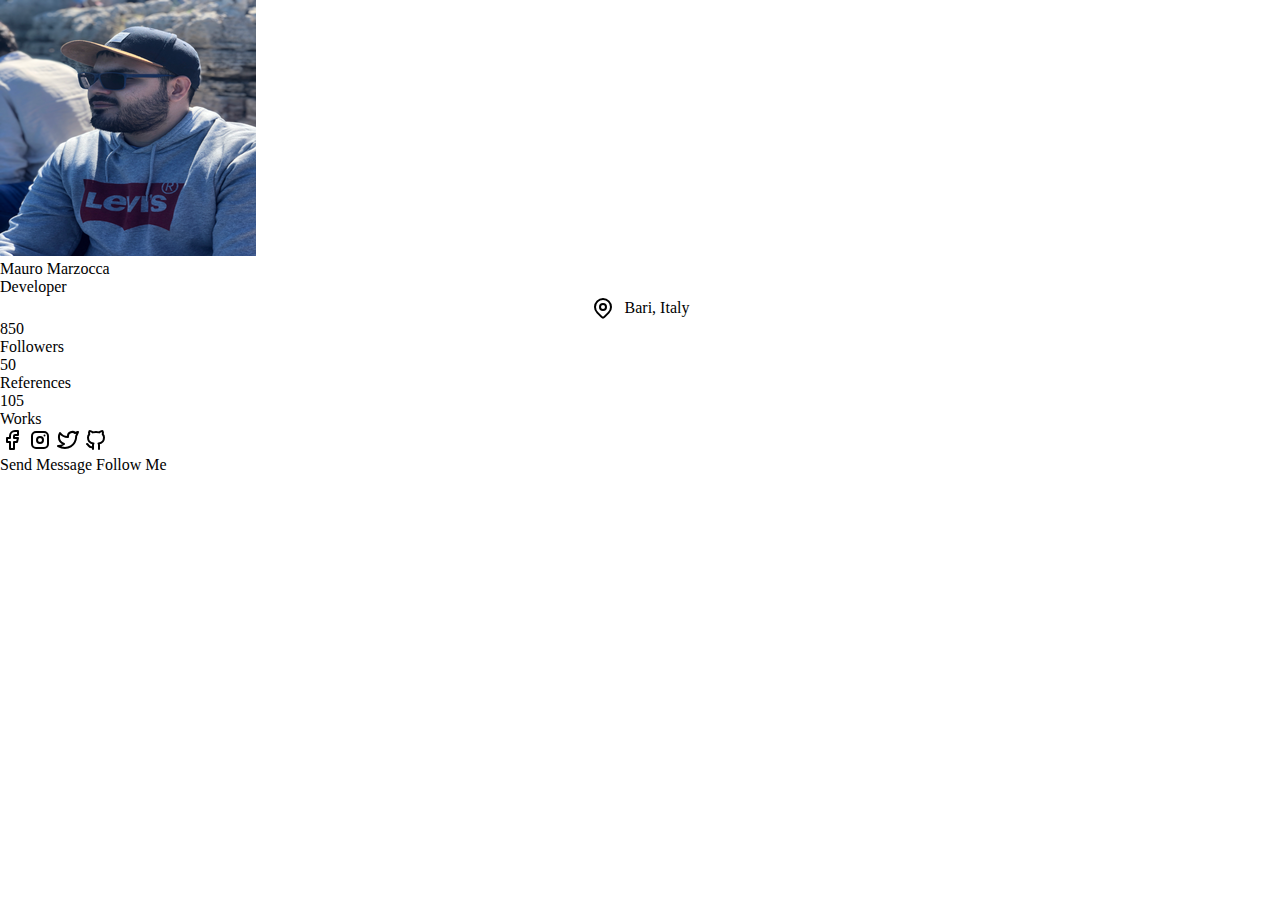
==== index.html @ 51d85db6 "First Commit" ====
<!DOCTYPE html>
<html lang="it">

<head>
    <meta charset="UTF-8">
    <meta http-equiv="X-UA-Compatible" content="IE=edge">
    <meta name="viewport" content="width=device-width, initial-scale=1.0">
    <title>Profile Card</title>
    <link rel="stylesheet" href="style.scss">
    <link rel="stylesheet" href="reset.css">
</head>

<body>
    <div class="profile-card">
        <figure class="profile-card__img">
            <img src="profile.png" alt="profile">
        </figure>

        <div class="profile-card__desc">
            <h1> Mauro Marzocca </h1>
            <div> Developer </div>
            <div style="display: flex; align-items:center;gap:10px;justify-content: center;">
                <svg xmlns="http://www.w3.org/2000/svg" class="icon icon-tabler icon-tabler-map-pin" width="24"
                    height="24" viewBox="0 0 24 24" stroke-width="2" stroke="currentColor" fill="none"
                    stroke-linecap="round" stroke-linejoin="round">
                    <path stroke="none" d="M0 0h24v24H0z" fill="none"></path>
                    <circle cx="12" cy="11" r="3"></circle>
                    <path d="M17.657 16.657l-4.243 4.243a2 2 0 0 1 -2.827 0l-4.244 -4.243a8 8 0 1 1 11.314 0z"></path>
                </svg>
                <span> Bari, Italy</span>
            </div>
        </div>

        <div class="profile-card__info">
            <div>
                <div>850</div>
                <div>Followers</div>
            </div>
            <div>
                <div>50</div>
                <div>References</div>
            </div>
            <div>
                <div>105</div>
                <div>Works</div>
            </div>
        </div>

        <div class="profile-card__social">
            <a href="#" class="facebook">
                <svg xmlns="http://www.w3.org/2000/svg" class="icon icon-tabler icon-tabler-brand-facebook" width="24"
                    height="24" viewBox="0 0 24 24" stroke-width="2" stroke="currentColor" fill="none"
                    stroke-linecap="round" stroke-linejoin="round">
                    <path stroke="none" d="M0 0h24v24H0z" fill="none"></path>
                    <path d="M7 10v4h3v7h4v-7h3l1 -4h-4v-2a1 1 0 0 1 1 -1h3v-4h-3a5 5 0 0 0 -5 5v2h-3"></path>
                </svg>
            </a>
            <a href="#" class="instagram">
                <svg xmlns="http://www.w3.org/2000/svg" class="icon icon-tabler icon-tabler-brand-instagram" width="24"
                    height="24" viewBox="0 0 24 24" stroke-width="2" stroke="currentColor" fill="none"
                    stroke-linecap="round" stroke-linejoin="round">
                    <path stroke="none" d="M0 0h24v24H0z" fill="none"></path>
                    <rect x="4" y="4" width="16" height="16" rx="4"></rect>
                    <circle cx="12" cy="12" r="3"></circle>
                    <line x1="16.5" y1="7.5" x2="16.5" y2="7.501"></line>
                </svg>
            </a>
            <a href="#" class="twitter">
                <svg xmlns="http://www.w3.org/2000/svg" class="icon icon-tabler icon-tabler-brand-twitter" width="24"
                    height="24" viewBox="0 0 24 24" stroke-width="2" stroke="currentColor" fill="none"
                    stroke-linecap="round" stroke-linejoin="round">
                    <path stroke="none" d="M0 0h24v24H0z" fill="none"></path>
                    <path
                        d="M22 4.01c-1 .49 -1.98 .689 -3 .99c-1.121 -1.265 -2.783 -1.335 -4.38 -.737s-2.643 2.06 -2.62 3.737v1c-3.245 .083 -6.135 -1.395 -8 -4c0 0 -4.182 7.433 4 11c-1.872 1.247 -3.739 2.088 -6 2c3.308 1.803 6.913 2.423 10.034 1.517c3.58 -1.04 6.522 -3.723 7.651 -7.742a13.84 13.84 0 0 0 .497 -3.753c-.002 -.249 1.51 -2.772 1.818 -4.013z">
                    </path>
                </svg>
            </a>
            <a href="#" class="github">
                <svg xmlns="http://www.w3.org/2000/svg" class="icon icon-tabler icon-tabler-brand-github" width="24"
                    height="24" viewBox="0 0 24 24" stroke-width="2" stroke="currentColor" fill="none"
                    stroke-linecap="round" stroke-linejoin="round">
                    <path stroke="none" d="M0 0h24v24H0z" fill="none"></path>
                    <path
                        d="M9 19c-4.3 1.4 -4.3 -2.5 -6 -3m12 5v-3.5c0 -1 .1 -1.4 -.5 -2c2.8 -.3 5.5 -1.4 5.5 -6a4.6 4.6 0 0 0 -1.3 -3.2a4.2 4.2 0 0 0 -.1 -3.2s-1.1 -.3 -3.5 1.3a12.3 12.3 0 0 0 -6.2 0c-2.4 -1.6 -3.5 -1.3 -3.5 -1.3a4.2 4.2 0 0 0 -.1 3.2a4.6 4.6 0 0 0 -1.3 3.2c0 4.6 2.7 5.7 5.5 6c-.6 .6 -.6 1.2 -.5 2v3.5">
                    </path>
                </svg>
            </a>
        </div>

        <div class="profile-card__actions">
            <button class="blue"> Send Message </button>
            <button class="orange"> Follow Me </button>
        </div>
    </div>
</body>

</html>
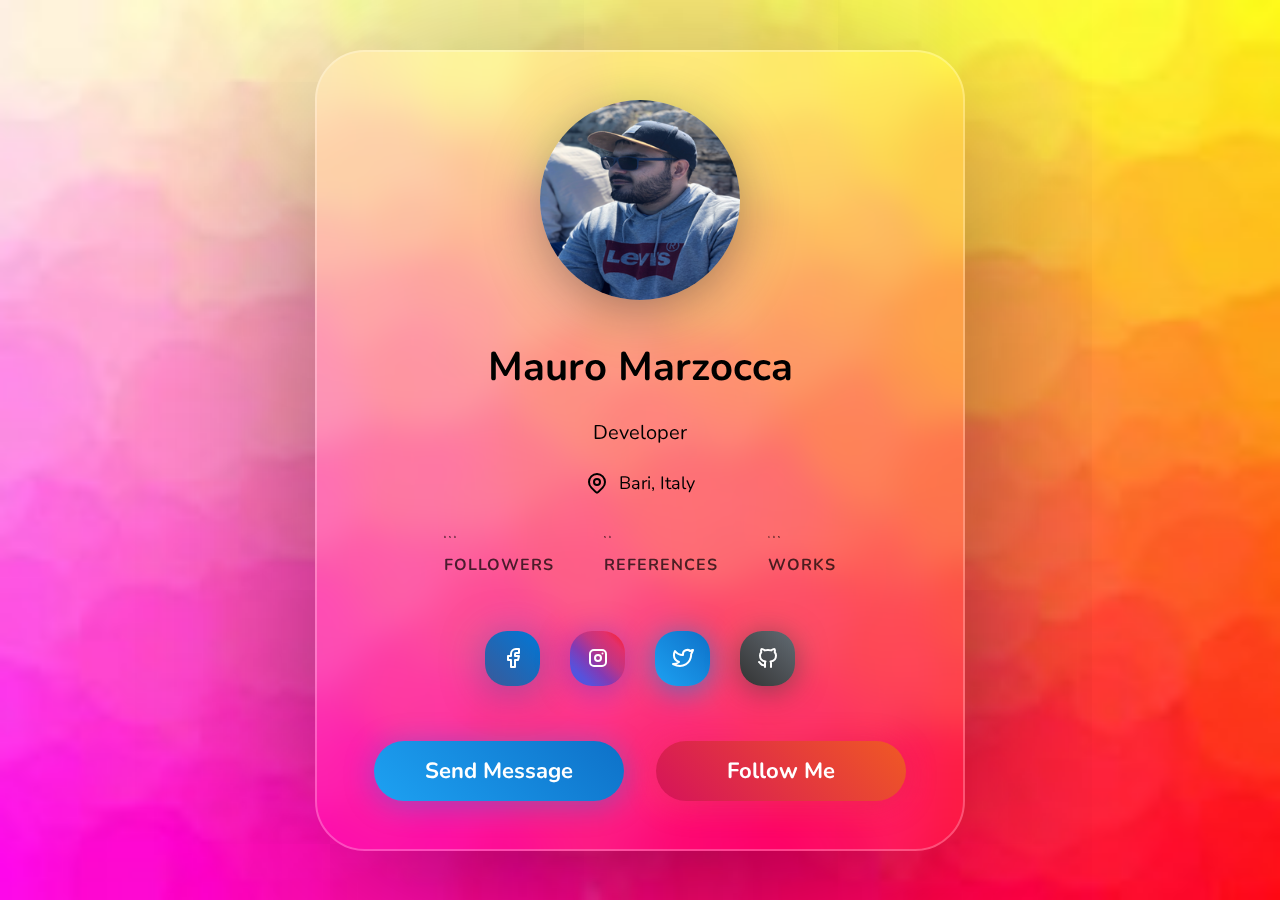
==== commit 34b05b55: "Fix Problem" ====
--- a/index.html
+++ b/index.html
@@ -6,14 +6,14 @@
     <meta http-equiv="X-UA-Compatible" content="IE=edge">
     <meta name="viewport" content="width=device-width, initial-scale=1.0">
     <title>Profile Card</title>
-    <link rel="stylesheet" href="style.scss">
+    <link rel="stylesheet" href="style.css">
     <link rel="stylesheet" href="reset.css">
 </head>
 
 <body>
     <div class="profile-card">
         <figure class="profile-card__img">
-            <img src="profile.png" alt="profile">
+            <img src="profile.png" alt="...">
         </figure>
 
         <div class="profile-card__desc">
--- a/style.css
+++ b/style.css
@@ -0,0 +1,200 @@
+@import url("https://fonts.googleapis.com/css2?family=Nunito:wght@300;400;500;600;700&display=swap");
+body {
+  font: 18px "Nunito", sans-serif;
+  color: black;
+  min-height: 100vh;
+  padding: 2rem;
+  display: flex;
+  justify-content: center;
+  align-items: center;
+}
+body::before {
+  content: "";
+  position: fixed;
+  inset: 0;
+  z-index: -1;
+  pointer-events: none;
+  background: url("bg.png") no-repeat center;
+  background-size: cover;
+  -webkit-animation: backgroundZoomAnimate 20s forwards;
+          animation: backgroundZoomAnimate 20s forwards;
+}
+
+@-webkit-keyframes backgroundZoomAnimate {
+  from {
+    transform: scale(1);
+  }
+  to {
+    transform: scale(1.3);
+  }
+}
+
+@keyframes backgroundZoomAnimate {
+  from {
+    transform: scale(1);
+  }
+  to {
+    transform: scale(1.3);
+  }
+}
+.profile-card {
+  box-shadow: 0 18px 200px -60px black;
+  border-radius: 50px;
+  width: 650px;
+  position: relative;
+  -webkit-backdrop-filter: blur(15px);
+          backdrop-filter: blur(15px);
+  border: 2px solid rgba(255, 255, 255, 0.2509803922);
+  padding: 3rem 5rem;
+  display: flex;
+  flex-direction: column;
+  gap: 40px;
+}
+@media screen and (max-width: 768px) {
+  .profile-card {
+    width: auto;
+  }
+}
+.profile-card__img img {
+  margin: auto;
+  width: 200px;
+  height: 200px;
+  border-radius: 50%;
+  -o-object-fit: cover;
+     object-fit: cover;
+  display: block;
+  box-shadow: 0 10px 60px -10px rgba(13, 28, 39, 0.5);
+}
+.profile-card__desc {
+  text-align: center;
+  display: flex;
+  flex-direction: column;
+  gap: 25px;
+}
+.profile-card__desc h1 {
+  font-size: 2.5rem;
+  font-weight: bold;
+}
+.profile-card__desc h1 + div {
+  font-size: 20px;
+}
+.profile-card__info {
+  display: flex;
+  justify-content: center;
+  gap: 50px;
+}
+@media screen and (max-width: 576px) {
+  .profile-card__info {
+    gap: 30px;
+  }
+}
+.profile-card__info > div {
+  text-transform: uppercase;
+  font-weight: bold;
+  letter-spacing: 1px;
+}
+.profile-card__info > div > *:first-child {
+  font-weight: bold;
+  letter-spacing: 3px;
+  font-size: 3px;
+  margin-bottom: 15px;
+}
+.profile-card__info > div > *:last-child {
+  font-size: 16px;
+  opacity: 0.7;
+}
+.profile-card__social {
+  display: flex;
+  justify-content: center;
+  align-items: center;
+  flex-wrap: wrap;
+}
+.profile-card__social a {
+  display: inline-flex;
+  width: 55px;
+  height: 55px;
+  margin: 15px;
+  border-radius: 40%;
+  align-items: center;
+  justify-content: center;
+  color: white;
+  position: relative;
+  flex-shrink: 0;
+  transition: all 0.2s;
+}
+@media screen and (max-width: 768px) {
+  .profile-card__social a {
+    width: 50px;
+    height: 50px;
+    margin: 10px;
+  }
+}
+@media screen and (min-width: 768px) {
+  .profile-card__social a:hover {
+    transform: scale(1.2) translateY(-5px);
+  }
+}
+.profile-card__social a.facebook {
+  background: linear-gradient(45deg, #3b5998, #0078d7);
+  box-shadow: 0 4px 40px rgba(43, 98, 169, 0.5);
+}
+.profile-card__social a.twitter {
+  background: linear-gradient(45deg, #1da1f2, #0e71c8);
+  box-shadow: 0 4px 30px rgba(19, 127, 212, 0.7);
+}
+.profile-card__social a.instagram {
+  background: linear-gradient(45deg, #405de6, #5851db, #833ab4, #c13584, #e1306c, #fd1d1d);
+  box-shadow: 0 4px 30px rgba(120, 64, 190, 0.6);
+}
+.profile-card__social a.github {
+  background: linear-gradient(45deg, #333333, #626b73);
+  box-shadow: 0 4px 30px rgba(63, 65, 67, 0.6);
+}
+.profile-card__actions {
+  display: flex;
+  align-items: center;
+  justify-content: center;
+  gap: 2rem;
+}
+@media screen and (max-width: 576px) {
+  .profile-card__actions {
+    flex-direction: column;
+    gap: 1.5rem;
+  }
+}
+.profile-card__actions > button {
+  font-weight: bold;
+  font-size: 22px;
+  padding: 15px 0;
+  min-width: 250px;
+  border-radius: 50px;
+  color: white;
+  cursor: pointer;
+  transition: all 0.2s;
+}
+@media screen and (max-width: 768px) {
+  .profile-card__actions > button {
+    min-width: 170px;
+  }
+}
+@media screen and (min-width: 576px) {
+  .profile-card__actions > button:hover {
+    transform: translateY(-5px);
+  }
+}
+.profile-card__actions > button.blue {
+  background: linear-gradient(45deg, #1da1f2, #0e71c8);
+  box-shadow: 0 4px 30px rgba(19, 127, 212, 0.4);
+  text-align: center;
+}
+.profile-card__actions > button.blue:hover {
+  box-shadow: 0 7px 30px rgba(19, 127, 212, 0.75);
+}
+.profile-card__actions > button.orange {
+  background: linear-gradient(45deg, #d5135a, #f05924);
+  text-align: center;
+  box-shadow: 0 4px 30px rgba(223, 45, 70, 0.35);
+}
+.profile-card__actions > button.orange:hover {
+  box-shadow: 0 7px 30px rgba(223, 45, 70, 0.75);
+}/*# sourceMappingURL=style.css.map */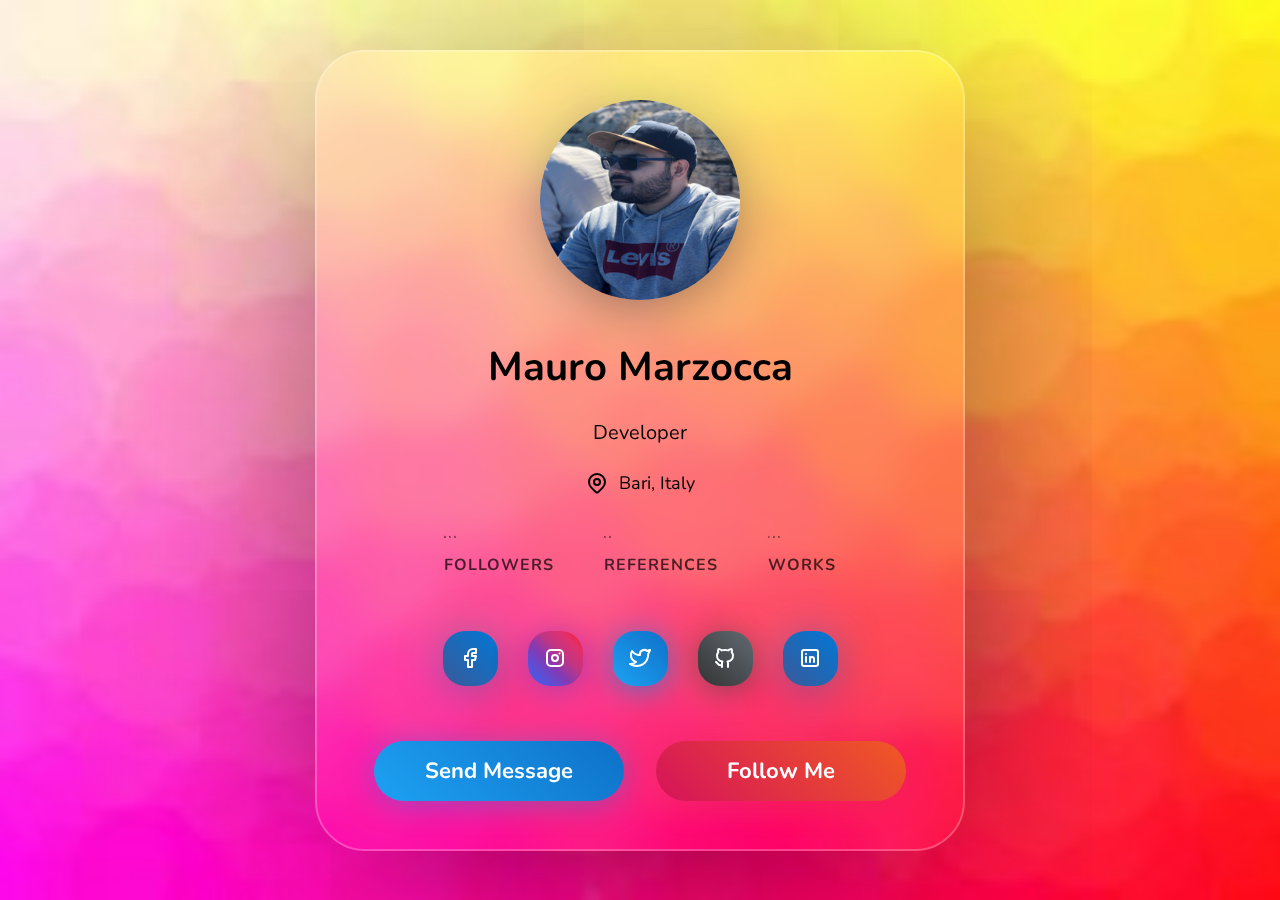
==== commit 34067bb3: "Add Linkedin" ====
--- a/index.html
+++ b/index.html
@@ -85,6 +85,16 @@
                     </path>
                 </svg>
             </a>
+            <a href="#" class="linkedin">
+                <svg xmlns="http://www.w3.org/2000/svg" class="icon icon-tabler icon-tabler-brand-linkedin" width="24" height="24" viewBox="0 0 24 24" stroke-width="2" stroke="currentColor" fill="none" stroke-linecap="round" stroke-linejoin="round">
+                    <path stroke="none" d="M0 0h24v24H0z" fill="none"></path>
+                    <rect x="4" y="4" width="16" height="16" rx="2"></rect>
+                    <line x1="8" y1="11" x2="8" y2="16"></line>
+                    <line x1="8" y1="8" x2="8" y2="8.01"></line>
+                    <line x1="12" y1="16" x2="12" y2="11"></line>
+                    <path d="M16 16v-3a2 2 0 0 0 -4 0"></path>
+                 </svg>
+        </a>
         </div>
 
         <div class="profile-card__actions">
--- a/style.css
+++ b/style.css
@@ -150,6 +150,10 @@
   background: linear-gradient(45deg, #333333, #626b73);
   box-shadow: 0 4px 30px rgba(63, 65, 67, 0.6);
 }
+.profile-card__social a.linkedin {
+  background: linear-gradient(45deg, #3b5998, #0078d7);
+  box-shadow: 0 4px 40px rgba(43, 98, 169, 0.5);
+}
 .profile-card__actions {
   display: flex;
   align-items: center;
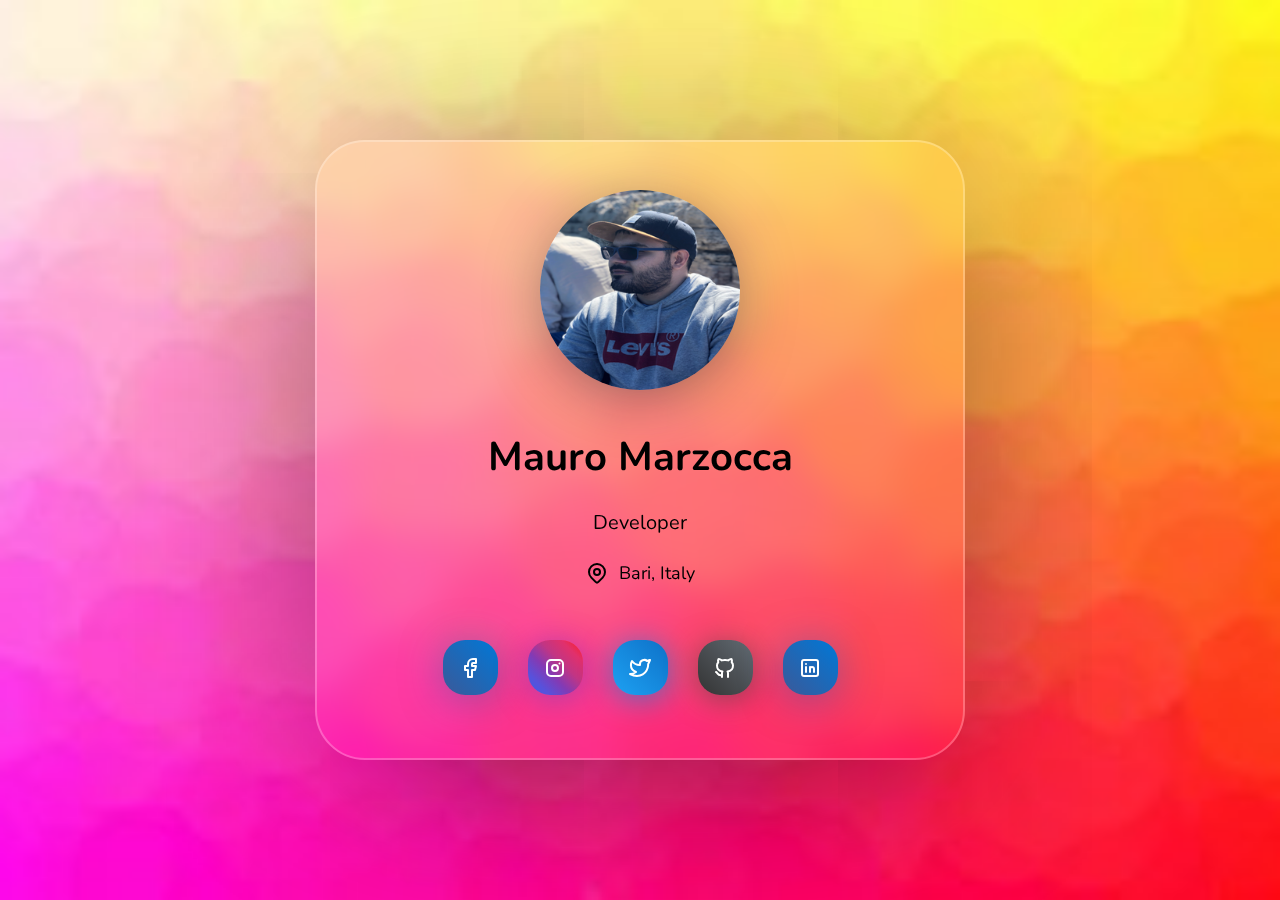
==== commit bd9b0f40: "Update files" ====
--- a/index.html
+++ b/index.html
@@ -30,7 +30,7 @@
                 <span> Bari, Italy</span>
             </div>
         </div>
-
+<!--
         <div class="profile-card__info">
             <div>
                 <div>850</div>
@@ -45,9 +45,9 @@
                 <div>Works</div>
             </div>
         </div>
-
+    -->
         <div class="profile-card__social">
-            <a href="#" class="facebook">
+            <a href="https://www.facebook.com/m.marzocca" class="facebook" target="_blank">
                 <svg xmlns="http://www.w3.org/2000/svg" class="icon icon-tabler icon-tabler-brand-facebook" width="24"
                     height="24" viewBox="0 0 24 24" stroke-width="2" stroke="currentColor" fill="none"
                     stroke-linecap="round" stroke-linejoin="round">
@@ -55,7 +55,7 @@
                     <path d="M7 10v4h3v7h4v-7h3l1 -4h-4v-2a1 1 0 0 1 1 -1h3v-4h-3a5 5 0 0 0 -5 5v2h-3"></path>
                 </svg>
             </a>
-            <a href="#" class="instagram">
+            <a href="https://www.instagram.com/marzoccamauro/" class="instagram" target="_blank">
                 <svg xmlns="http://www.w3.org/2000/svg" class="icon icon-tabler icon-tabler-brand-instagram" width="24"
                     height="24" viewBox="0 0 24 24" stroke-width="2" stroke="currentColor" fill="none"
                     stroke-linecap="round" stroke-linejoin="round">
@@ -65,7 +65,7 @@
                     <line x1="16.5" y1="7.5" x2="16.5" y2="7.501"></line>
                 </svg>
             </a>
-            <a href="#" class="twitter">
+            <a href="https://twitter.com/mauromarzocca" class="twitter" target="_blank">
                 <svg xmlns="http://www.w3.org/2000/svg" class="icon icon-tabler icon-tabler-brand-twitter" width="24"
                     height="24" viewBox="0 0 24 24" stroke-width="2" stroke="currentColor" fill="none"
                     stroke-linecap="round" stroke-linejoin="round">
@@ -75,7 +75,7 @@
                     </path>
                 </svg>
             </a>
-            <a href="#" class="github">
+            <a href="https://github.com/mauromarzocca" class="github" target="_blank">
                 <svg xmlns="http://www.w3.org/2000/svg" class="icon icon-tabler icon-tabler-brand-github" width="24"
                     height="24" viewBox="0 0 24 24" stroke-width="2" stroke="currentColor" fill="none"
                     stroke-linecap="round" stroke-linejoin="round">
@@ -85,7 +85,7 @@
                     </path>
                 </svg>
             </a>
-            <a href="#" class="linkedin">
+            <a href="https://www.linkedin.com/in/mauro-marzocca-365193121/" class="linkedin" target="_blank">
                 <svg xmlns="http://www.w3.org/2000/svg" class="icon icon-tabler icon-tabler-brand-linkedin" width="24" height="24" viewBox="0 0 24 24" stroke-width="2" stroke="currentColor" fill="none" stroke-linecap="round" stroke-linejoin="round">
                     <path stroke="none" d="M0 0h24v24H0z" fill="none"></path>
                     <rect x="4" y="4" width="16" height="16" rx="2"></rect>
@@ -96,11 +96,12 @@
                  </svg>
         </a>
         </div>
-
+<!--
         <div class="profile-card__actions">
             <button class="blue"> Send Message </button>
             <button class="orange"> Follow Me </button>
         </div>
+    -->
     </div>
 </body>
 
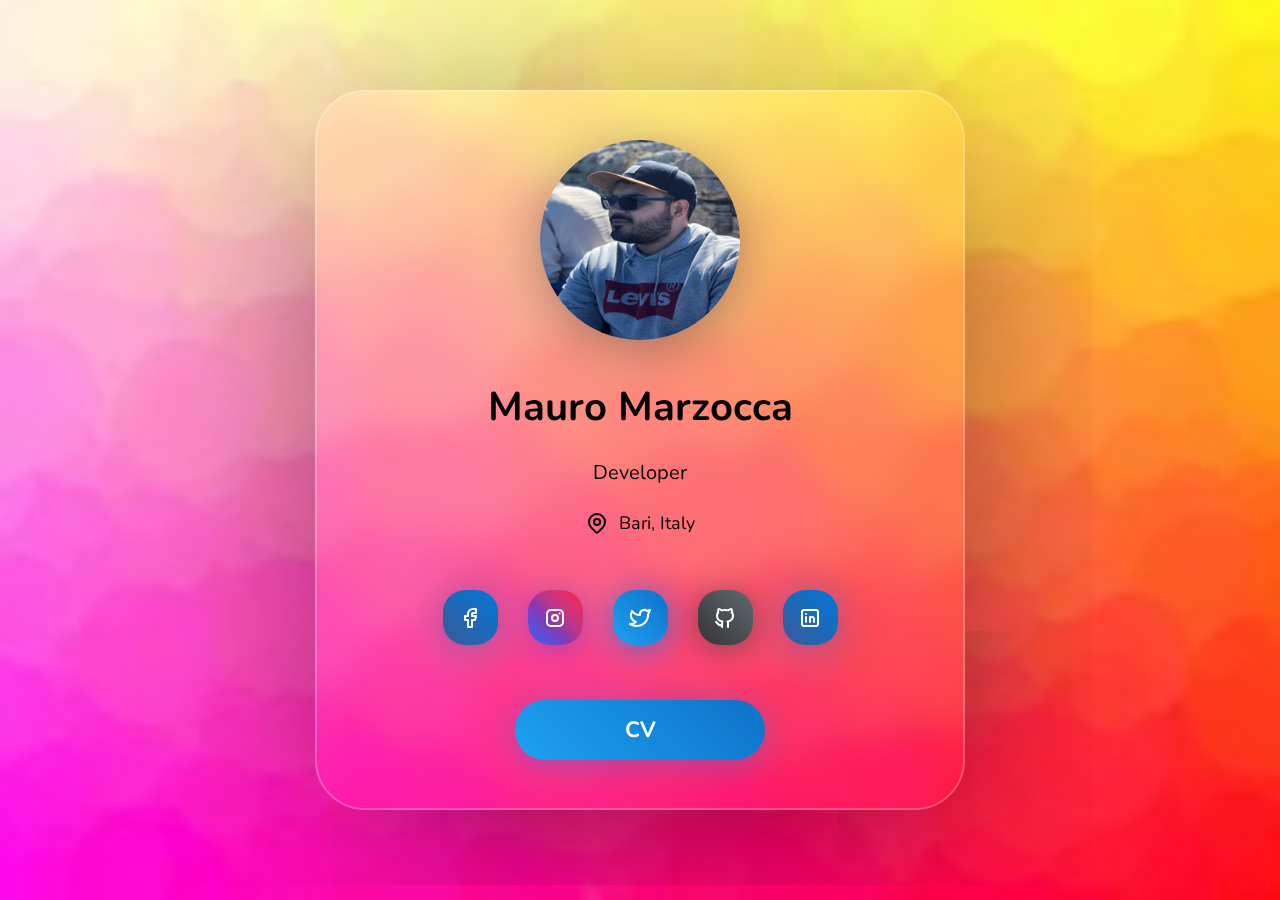
==== commit bdd920b4: "Update files" ====
--- a/index.html
+++ b/index.html
@@ -30,7 +30,7 @@
                 <span> Bari, Italy</span>
             </div>
         </div>
-<!--
+        <!--
         <div class="profile-card__info">
             <div>
                 <div>850</div>
@@ -86,22 +86,24 @@
                 </svg>
             </a>
             <a href="https://www.linkedin.com/in/mauro-marzocca-365193121/" class="linkedin" target="_blank">
-                <svg xmlns="http://www.w3.org/2000/svg" class="icon icon-tabler icon-tabler-brand-linkedin" width="24" height="24" viewBox="0 0 24 24" stroke-width="2" stroke="currentColor" fill="none" stroke-linecap="round" stroke-linejoin="round">
+                <svg xmlns="http://www.w3.org/2000/svg" class="icon icon-tabler icon-tabler-brand-linkedin" width="24"
+                    height="24" viewBox="0 0 24 24" stroke-width="2" stroke="currentColor" fill="none"
+                    stroke-linecap="round" stroke-linejoin="round">
                     <path stroke="none" d="M0 0h24v24H0z" fill="none"></path>
                     <rect x="4" y="4" width="16" height="16" rx="2"></rect>
                     <line x1="8" y1="11" x2="8" y2="16"></line>
                     <line x1="8" y1="8" x2="8" y2="8.01"></line>
                     <line x1="12" y1="16" x2="12" y2="11"></line>
                     <path d="M16 16v-3a2 2 0 0 0 -4 0"></path>
-                 </svg>
-        </a>
+                </svg>
+            </a>
         </div>
-<!--
+
         <div class="profile-card__actions">
-            <button class="blue"> Send Message </button>
-            <button class="orange"> Follow Me </button>
+                <a button class="blue" href="https://mauromarzocca.github.io/CV/" target="_blank"> CV </button> </a>
+            <!-- <button class="orange"> Follow Me </button> -->
         </div>
-    -->
+
     </div>
 </body>
 
--- a/style.css
+++ b/style.css
@@ -166,7 +166,7 @@
     gap: 1.5rem;
   }
 }
-.profile-card__actions > button {
+.profile-card__actions > a {
   font-weight: bold;
   font-size: 22px;
   padding: 15px 0;
@@ -177,6 +177,34 @@
   transition: all 0.2s;
 }
 @media screen and (max-width: 768px) {
+  .profile-card__actions > a {
+    min-width: 170px;
+  }
+}
+@media screen and (min-width: 576px) {
+  .profile-card__actions > a:hover {
+    transform: translateY(-5px);
+  }
+}
+.profile-card__actions > a.blue {
+  background: linear-gradient(45deg, #1da1f2, #0e71c8);
+  box-shadow: 0 4px 30px rgba(19, 127, 212, 0.4);
+  text-align: center;
+}
+.profile-card__actions > a.blue:hover {
+  box-shadow: 0 7px 30px rgba(19, 127, 212, 0.75);
+}
+.profile-card__actions > button {
+  font-weight: bold;
+  font-size: 22px;
+  padding: 15px 0;
+  min-width: 250px;
+  border-radius: 50px;
+  color: white;
+  cursor: pointer;
+  transition: all 0.2s;
+}
+@media screen and (max-width: 768px) {
   .profile-card__actions > button {
     min-width: 170px;
   }
